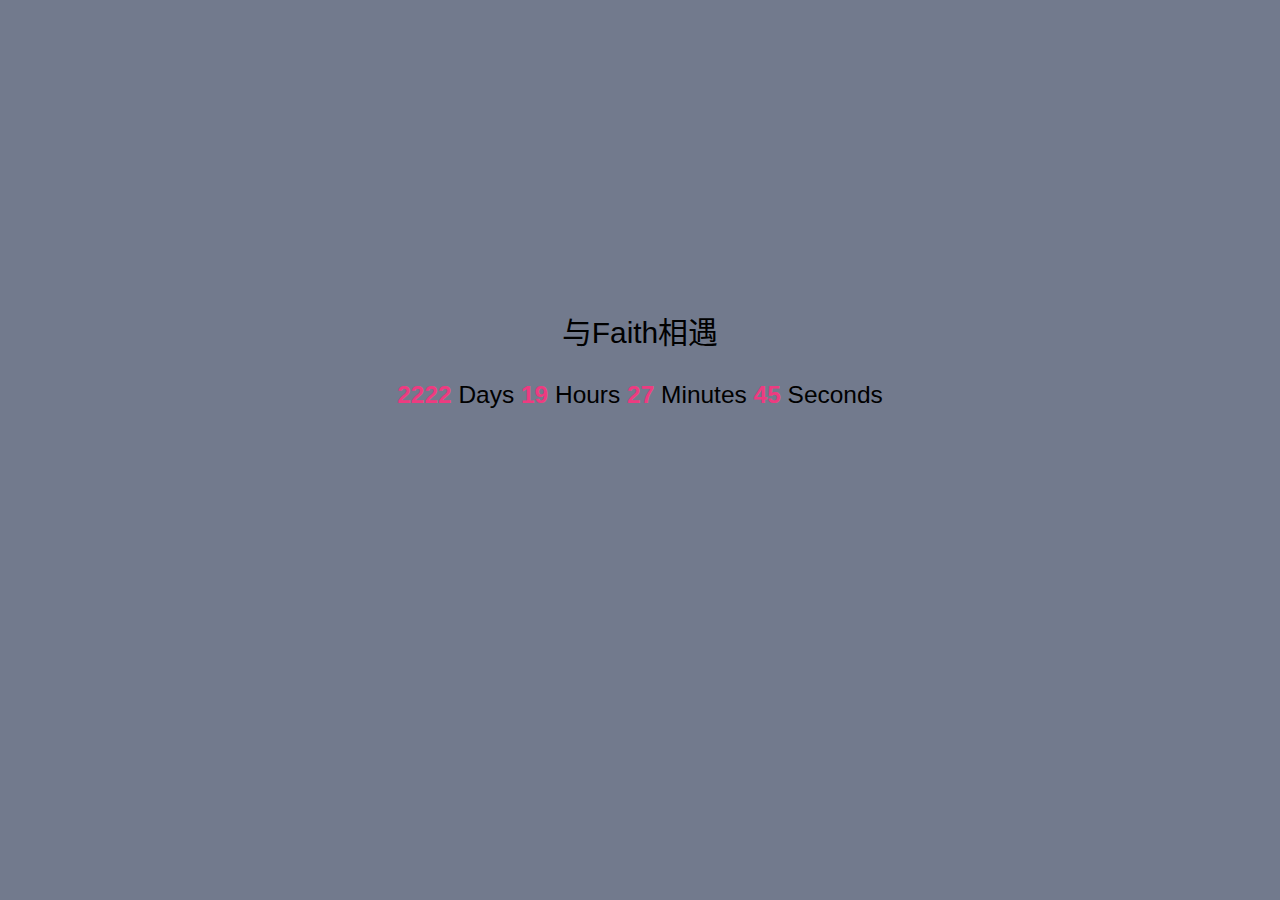
==== index.html @ f1600935 "Update index.html" ====
<!DOCTYPE html>
<html lang="zh-CN">

<head>
    <meta charset="utf-8">
    <meta name="viewport" content="width=device-width">
    <meta http-equiv="X-UA-Compatible" content="IE=edge,chrome=1" />
    <meta name="renderer" content="webkit">
    <meta name="viewport" content="width=device-width, initial-scale=1, maximum-scale=1, user-scalable=no" />
    <title>与你同在</title>
    <style>
        body {
			background-color: #727a8d;
            -webkit-font-smoothing: antialiased;
            font-family: Helvetica Neue, Helvetica, Hiragino Sans GB, Microsoft YaHei, Arial, sans-serif;
            /*background-image: url('图床');*/
            font-size: 85%;
            margin: 0;
        }
        
        h2 {
            font-size: 220%;
            font-weight: 400;
        }
        
        .content {
            position: absolute;
            width: 100%;
            top: 40%;
            transform: translate(0, -50%);
            text-align: center;
        }
        
        .timer {
            font-size: 180%;
            line-height: 1.5;
            margin: 1em 0;
        }
        
        .timer b {
            color:#EE3B80;
        }
    </style>
</head>

<body>
    <div class="content">
        <h2>与Faith相遇</h2>
	    <!--2020-07-14 22:16:26
	    恭喜你发现第三个彩蛋，你可以选择一个对我的真心话或者大冒险了!-->
        <div class="timer">
            <b id="d"></b> Days <b id="h"></b> Hours <b id="m"></b> Minutes <b id="s"></b> Seconds
        </div>
    </div>

    <script>
        function timer() {
          window.setTimeout("show_date_time()", 1000);
          var start = new Date("2020-06-22T20:10:00").getTime(); // 2015.7.2
          var t = new Date().getTime() - start; 
            var h = ~~(t / 1000 / 60 / 60 % 24);
            if (h < 10) {
                h = "0" + h;
            }
            var m = ~~(t / 1000 / 60 % 60);
            if (m < 10) {
                m = "0" + m;
            }
            var s = ~~(t / 1000 % 60);
            if (s < 10) {
                s = "0" + s;
            }
            document.getElementById('d').innerHTML = ~~(t / 1000 / 60 / 60 / 24);
            document.getElementById('h').innerHTML = h;
            document.getElementById('m').innerHTML = m;
            document.getElementById('s').innerHTML = s;
        }
        timer();
        setInterval(timer, 1000);
    </script>
</body>

</html>
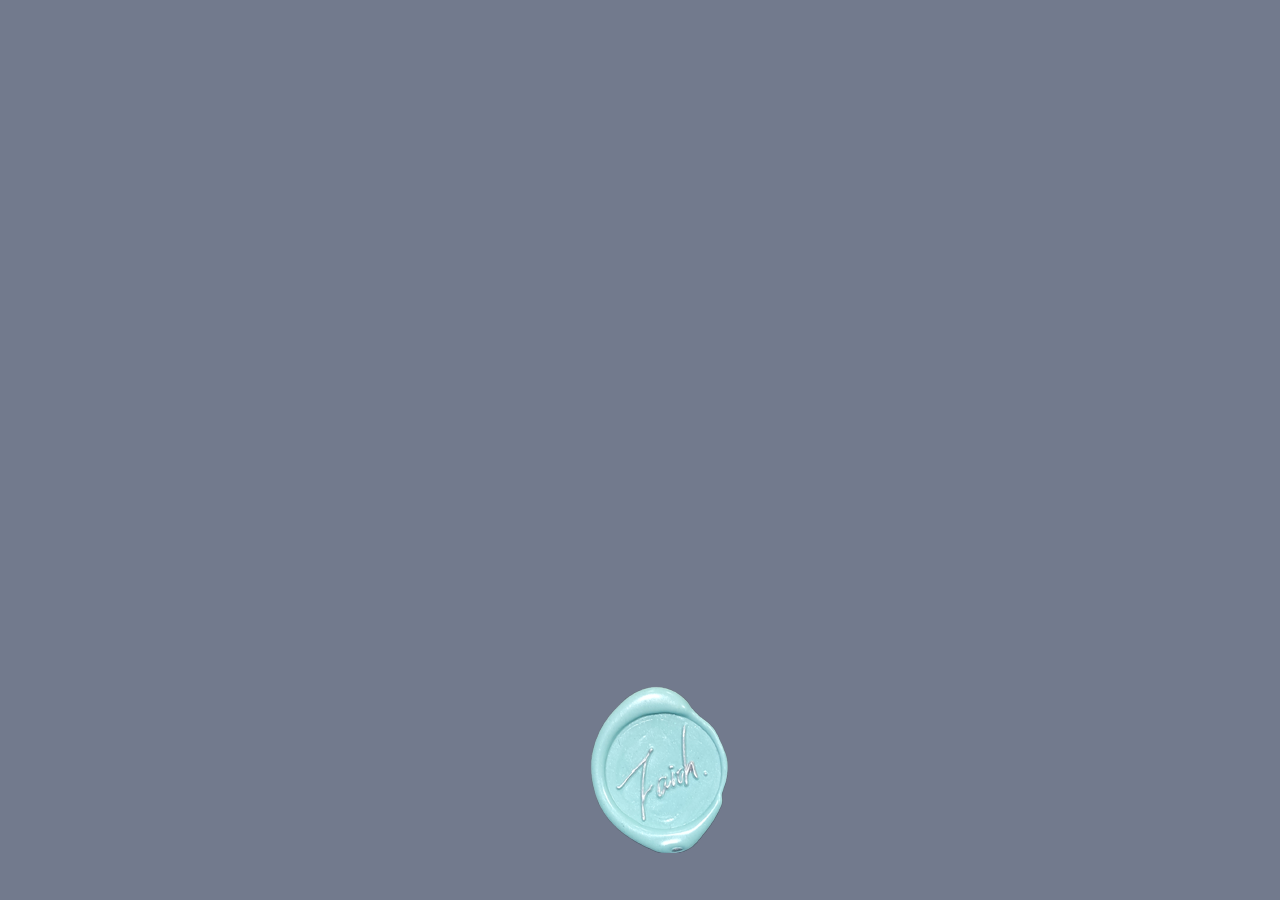
==== commit df402eca: "更新" ====
--- a/index.html
+++ b/index.html
@@ -1,83 +1,19 @@
-<!DOCTYPE html>
-<html lang="zh-CN">
-
+<!DOCTYPE html PUBLIC "-//W3C//DTD XHTML 1.0 Transitional//EN" "http://www.w3.org/TR/xhtml1/DTD/xhtml1-transitional.dtd">
+<html xmlns="http://www.w3.org/1999/xhtml">
 <head>
-    <meta charset="utf-8">
-    <meta name="viewport" content="width=device-width">
-    <meta http-equiv="X-UA-Compatible" content="IE=edge,chrome=1" />
-    <meta name="renderer" content="webkit">
-    <meta name="viewport" content="width=device-width, initial-scale=1, maximum-scale=1, user-scalable=no" />
-    <title>与你同在</title>
-    <style>
-        body {
-			background-color: #727a8d;
-            -webkit-font-smoothing: antialiased;
-            font-family: Helvetica Neue, Helvetica, Hiragino Sans GB, Microsoft YaHei, Arial, sans-serif;
-            /*background-image: url('图床');*/
-            font-size: 85%;
-            margin: 0;
-        }
-        
-        h2 {
-            font-size: 220%;
-            font-weight: 400;
-        }
-        
-        .content {
-            position: absolute;
-            width: 100%;
-            top: 40%;
-            transform: translate(0, -50%);
-            text-align: center;
-        }
-        
-        .timer {
-            font-size: 180%;
-            line-height: 1.5;
-            margin: 1em 0;
-        }
-        
-        .timer b {
-            color:#EE3B80;
-        }
-    </style>
+<meta http-equiv="Content-Type" content="text/html; charset=utf-8" />
+<title>Wyb</title>
+<style type="text/css">
+body {
+	background-color: #727a8d;
+	
+}
+</style>
 </head>
 
 <body>
-    <div class="content">
-        <h2>与Faith相遇</h2>
-	    <!--2020-07-14 22:16:26
-	    恭喜你发现第三个彩蛋，你可以选择一个对我的真心话或者大冒险了!-->
-        <div class="timer">
-            <b id="d"></b> Days <b id="h"></b> Hours <b id="m"></b> Minutes <b id="s"></b> Seconds
-        </div>
-    </div>
 
-    <script>
-        function timer() {
-          window.setTimeout("show_date_time()", 1000);
-          var start = new Date("2020-06-22T20:10:00").getTime(); // 2015.7.2
-          var t = new Date().getTime() - start; 
-            var h = ~~(t / 1000 / 60 / 60 % 24);
-            if (h < 10) {
-                h = "0" + h;
-            }
-            var m = ~~(t / 1000 / 60 % 60);
-            if (m < 10) {
-                m = "0" + m;
-            }
-            var s = ~~(t / 1000 % 60);
-            if (s < 10) {
-                s = "0" + s;
-            }
-            document.getElementById('d').innerHTML = ~~(t / 1000 / 60 / 60 / 24);
-            document.getElementById('h').innerHTML = h;
-            document.getElementById('m').innerHTML = m;
-            document.getElementById('s').innerHTML = s;
-        }
-        timer();
-        setInterval(timer, 1000);
-    </script>
+<!--<a href="demo.html"><img src="a.png" width="170" height="170" alt="跳转"; style="position:absolute;left:45%;bottom:5%;" /></a>-->
+<a href="timeline.html"	><img src="img/a.png" width="170" height="170" alt="跳转至二级页面"; style="position:absolute;left:45%;bottom:5%;"></a>
 </body>
-
 </html>
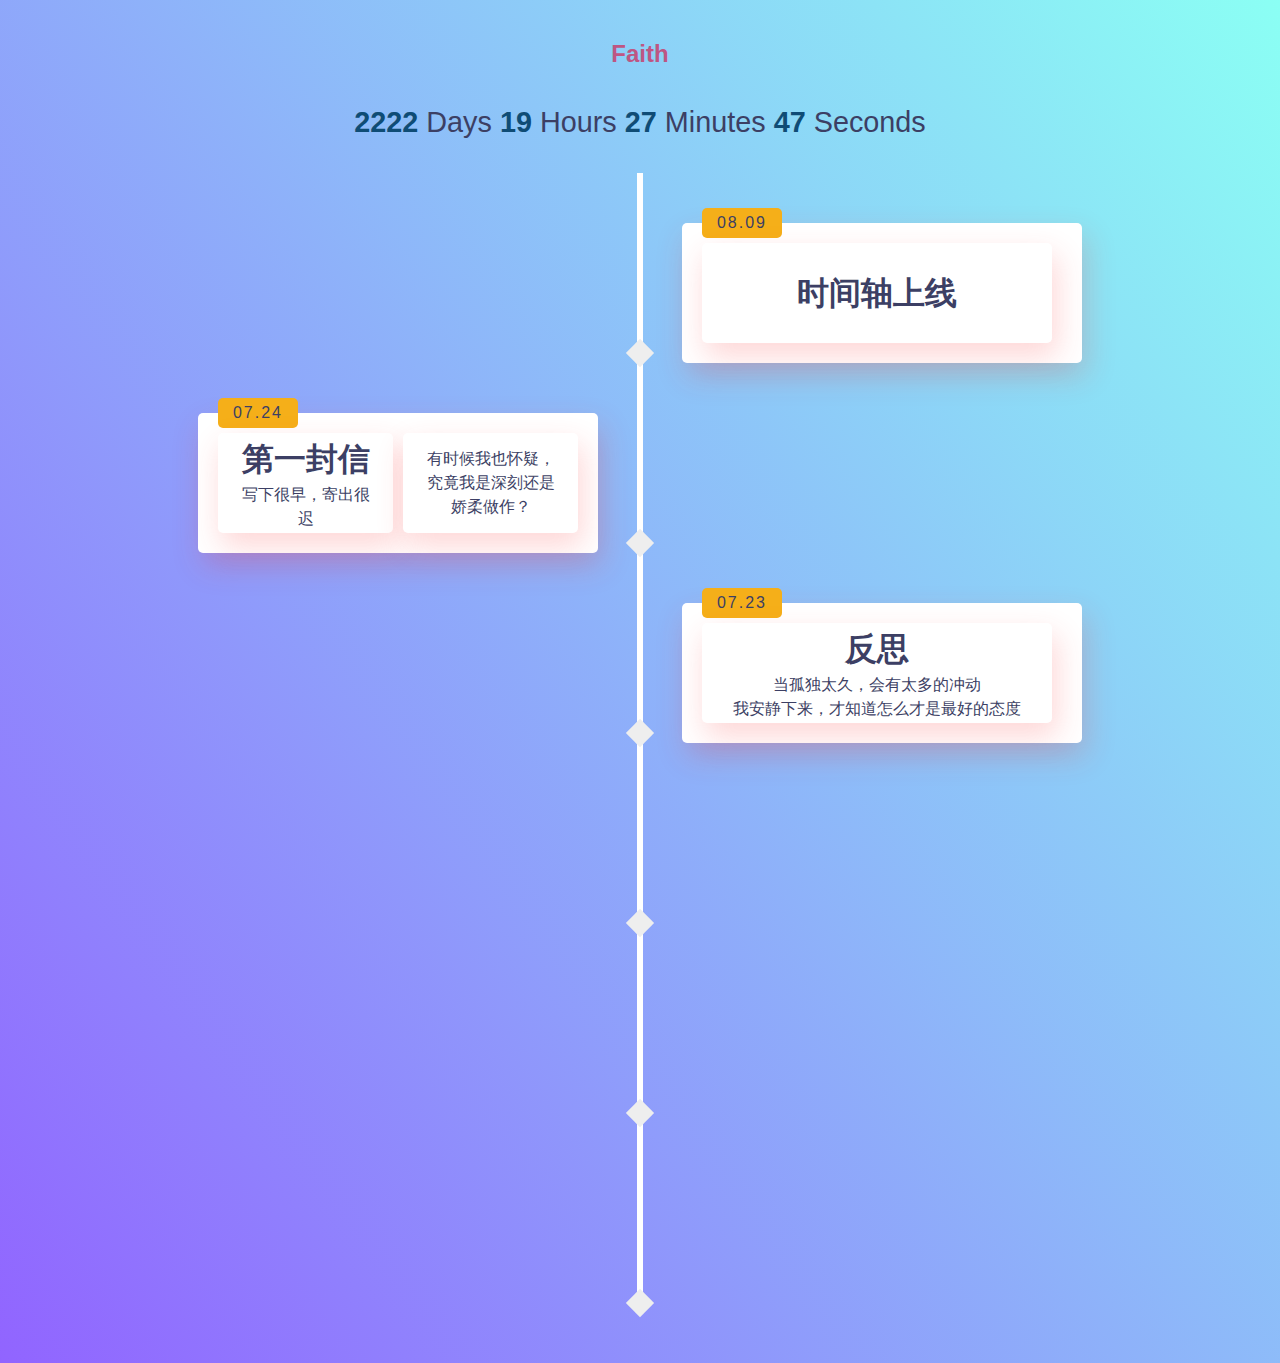
==== commit 88de8b91: "上线" ====
--- a/index.html
+++ b/index.html
@@ -1,19 +1,162 @@
-<!DOCTYPE html PUBLIC "-//W3C//DTD XHTML 1.0 Transitional//EN" "http://www.w3.org/TR/xhtml1/DTD/xhtml1-transitional.dtd">
-<html xmlns="http://www.w3.org/1999/xhtml">
+<!doctype html>
+<html>
 <head>
-<meta http-equiv="Content-Type" content="text/html; charset=utf-8" />
-<title>Wyb</title>
-<style type="text/css">
-body {
-	background-color: #727a8d;
-	
-}
-</style>
+<meta charset="utf-8">
+<title>timeline</title>
+	<link rel="stylesheet" href="css/timeline.css">
 </head>
 
 <body>
+    <div class="content">
+		<h2>&nbsp;</h2>
+        <h2><b id="f">Faith</b></h2>
+        <div class="timer">
+            <b id="d"></b> Days <b id="h"></b> Hours <b id="m"></b> Minutes <b id="s"></b> Seconds
+        </div>
+    </div>
+	<section class="timeline">
+    <ul>
 
-<!--<a href="demo.html"><img src="a.png" width="170" height="170" alt="跳转"; style="position:absolute;left:45%;bottom:5%;" /></a>-->
-<a href="timeline.html"	><img src="img/a.png" width="170" height="170" alt="跳转至二级页面"; style="position:absolute;left:45%;bottom:5%;"></a>
+        <li>
+            <div>
+                <time>08.09</time>
+                <div class="discovery">
+                    <h1>时间轴上线</h1>
+                </div>
+<!--
+                <div class="scientist">
+                    <h1>树先生上线</h1>
+                </div>
+-->
+            </div>
+        </li>
+        <li>
+            <div>
+                <time>07.24</time>
+                <div class="discovery">
+                    <h1>第一封信</h1>
+                    <p>
+                        写下很早，寄出很迟
+                    </p>
+                </div>
+                <div class="scientist">
+                    <h1></h1>
+                    <p>有时候我也怀疑，究竟我是深刻还是娇柔做作？</p>
+                </div>
+            </div>
+        </li>
+        <li>
+            <div>
+                <time>07.23</time>
+                <div class="discovery">
+                  <h1>反思</h1>
+                    <p>
+                     当孤独太久，会有太多的冲动<br>我安静下来，才知道怎么才是最好的态度
+                    </p>
+                </div>
+
+            </div>
+        </li>
+        <li>
+            <div>
+                <time>07.10</time>
+                <div class="discovery">
+                    <h1>CZ3369</h1>
+                    <p>
+                        这是我第一次有人接机
+                    </p>
+                </div>
+                <div class="scientist">
+                    <h1>12：14</h1>
+                    <span>诶，你回头呀！</span>
+                </div>
+            </div>
+        </li>
+        <li>
+            <div>
+                <time>06.25</time>
+                <div class="discovery">
+                    <h1>终.</h1>
+                    <p>
+                        hello啊🌳🌳
+                    </p>
+                </div>
+                <div class="scientist">
+                    <h1>Mr.Tree</h1>
+                    <span><img src="img/gif1.gif"></span>
+                </div>
+            </div>
+        </li>
+        <li>
+            <div>
+                <time>06.22</time>
+                <div class="discovery">
+                    <h1>脱水</h1>
+                    <p>
+                        一切都从这里开始
+                    </p>
+                </div>
+                <div class="scientist">
+                    <h1>我是树先生</h1>
+                    <span>比16岁大一丢丢</span>
+                </div>
+            </div>
+        </li>
+    </ul>
+</section>
+ 
+<script>
+var items = document.querySelectorAll(".timeline li");
+ 
+function isElementInViewport(el) {
+  var rect = el.getBoundingClientRect();
+  return (
+    rect.top >= 0 &&
+    rect.left >= 0 &&
+    rect.bottom <= (window.innerHeight || document.documentElement.clientHeight) &&
+    rect.right <= (window.innerWidth || document.documentElement.clientWidth)
+  );
+}
+ 
+function callbackFunc() {
+  for (var i = 0; i < items.length; i++) {
+    if (isElementInViewport(items[i])) {
+      if(!items[i].classList.contains("in-view")){
+        items[i].classList.add("in-view");
+      }
+    } else if(items[i].classList.contains("in-view")) {
+        items[i].classList.remove("in-view");
+    }
+  }
+}
+  
+window.addEventListener("load", callbackFunc);
+window.addEventListener("scroll", callbackFunc);
+</script>
+   <script>
+        function timer() {
+          window.setTimeout("show_date_time()", 1000);
+          var start = new Date("2020-06-22T20:10:00").getTime(); 
+          var t = new Date().getTime() - start; 
+            var h = ~~(t / 1000 / 60 / 60 % 24);
+            if (h < 10) {
+                h = "0" + h;
+            }
+            var m = ~~(t / 1000 / 60 % 60);
+            if (m < 10) {
+                m = "0" + m;
+            }
+            var s = ~~(t / 1000 % 60);
+            if (s < 10) {
+                s = "0" + s;
+            }
+            document.getElementById('d').innerHTML = ~~(t / 1000 / 60 / 60 / 24);
+            document.getElementById('h').innerHTML = h;
+            document.getElementById('m').innerHTML = m;
+            document.getElementById('s').innerHTML = s;
+        }
+        timer();
+        setInterval(timer, 1000);
+    </script>
 </body>
 </html>
--- a/css/timeline.css
+++ b/css/timeline.css
@@ -0,0 +1,148 @@
+@charset "utf-8";
+/* CSS Document */
+*,
+*::before,
+*::after {
+  margin: 0;
+  padding: 0;
+  box-sizing: border-box;
+}
+ 
+body {
+  font: normal 16px/1.5 'Titillium Web', sans-serif;
+  background: linear-gradient(54deg, #9164ff, #8bfff4);
+  color: #3c3f64;
+  overflow-x: hidden;
+  padding-bottom: 50px;
+}
+ 
+.timeline ul li {
+  list-style-type: none;
+  position: relative;
+  width: 6px;
+  margin: 0 auto;
+  padding-top: 50px;
+  background: #fff;
+}
+.timeline ul li::after {
+  content: '';
+  position: absolute;
+  left: 50%;
+  bottom: 0;
+  transform: translateX(-50%) rotate(45deg);
+  width: 20px;
+  height: 20px;
+  z-index: 2;
+  background: #eee;
+}
+.timeline ul li div {
+  position: relative;
+  bottom: 0;
+  width: 400px;
+  padding: 20px;
+  background: #fff;
+  box-shadow: 4px 13px 30px 1px rgba(252, 56, 56, 0.2);
+  border-radius: 5px;
+  display: flex;
+  align-items: center;
+}
+.timeline ul li div time {
+  position: absolute;
+  background: #f5af19;
+  width: 80px;
+  height: 30px;
+  top: -15px;
+  border-radius: 5px;
+  display: flex;
+  justify-content: center;
+  align-items: center;
+  letter-spacing: 2px;
+}
+.timeline ul li div div {
+  height: 100px;
+  display: flex;
+  flex-direction: column;
+  justify-content: center;
+  align-items: center;
+}
+.timeline ul li div div p {
+  text-align: center;
+}
+.timeline ul li div .discovery {
+  margin-right: 10px;
+}
+.timeline ul li:nth-of-type(odd) > div {
+  left: 45px;
+}
+.timeline ul li:nth-of-type(even) > div {
+  left: -439px;
+}
+ 
+.timeline ul li div {
+  visibility: hidden;
+  opacity: 0;
+  transition: all 0.5s ease-in-out;
+}
+.timeline ul li:nth-of-type(odd) div {
+  transform: translate3d(100px, -10px, 0) rotate(10deg);
+}
+.timeline ul li:nth-of-type(even) div {
+  transform: translate3d(-100px, -10px, 0) rotate(10deg);
+}
+.timeline ul li.in-view div {
+  transform: none;
+  visibility: visible;
+  opacity: 1;
+}
+ 
+@media screen and (max-width: 900px) {
+  .timeline ul li div {
+    width: 250px;
+    flex-direction: column;
+  }
+  .timeline ul li div div {
+    width: 80%;
+    margin: 10px;
+  }
+  .timeline ul li:nth-of-type(even) > div {
+    left: -289px;
+  }
+}
+@media screen and (max-width: 600px) {
+  body {
+    background: #8bfff4;
+  }
+ 
+  .timeline ul li {
+    margin-left: 20px;
+  }
+  .timeline ul li div {
+    width: calc(100vw - 91px);
+  }
+  .timeline ul li:nth-of-type(even) > div {
+    left: 45px;
+  }
+}
+       .content {
+            
+            width: 100%;
+/*          position: absolute;
+            top: 40%;
+            transform: translate(0, -50%);
+*/
+            text-align: center;
+        }
+        
+        .timer {
+            font-size: 180%;
+            line-height: 1.5;
+            margin: 1em 0;
+        }
+        
+        .timer b {
+            color:#0f4c75;
+        }
+#f{
+	color:#be5683;
+	
+}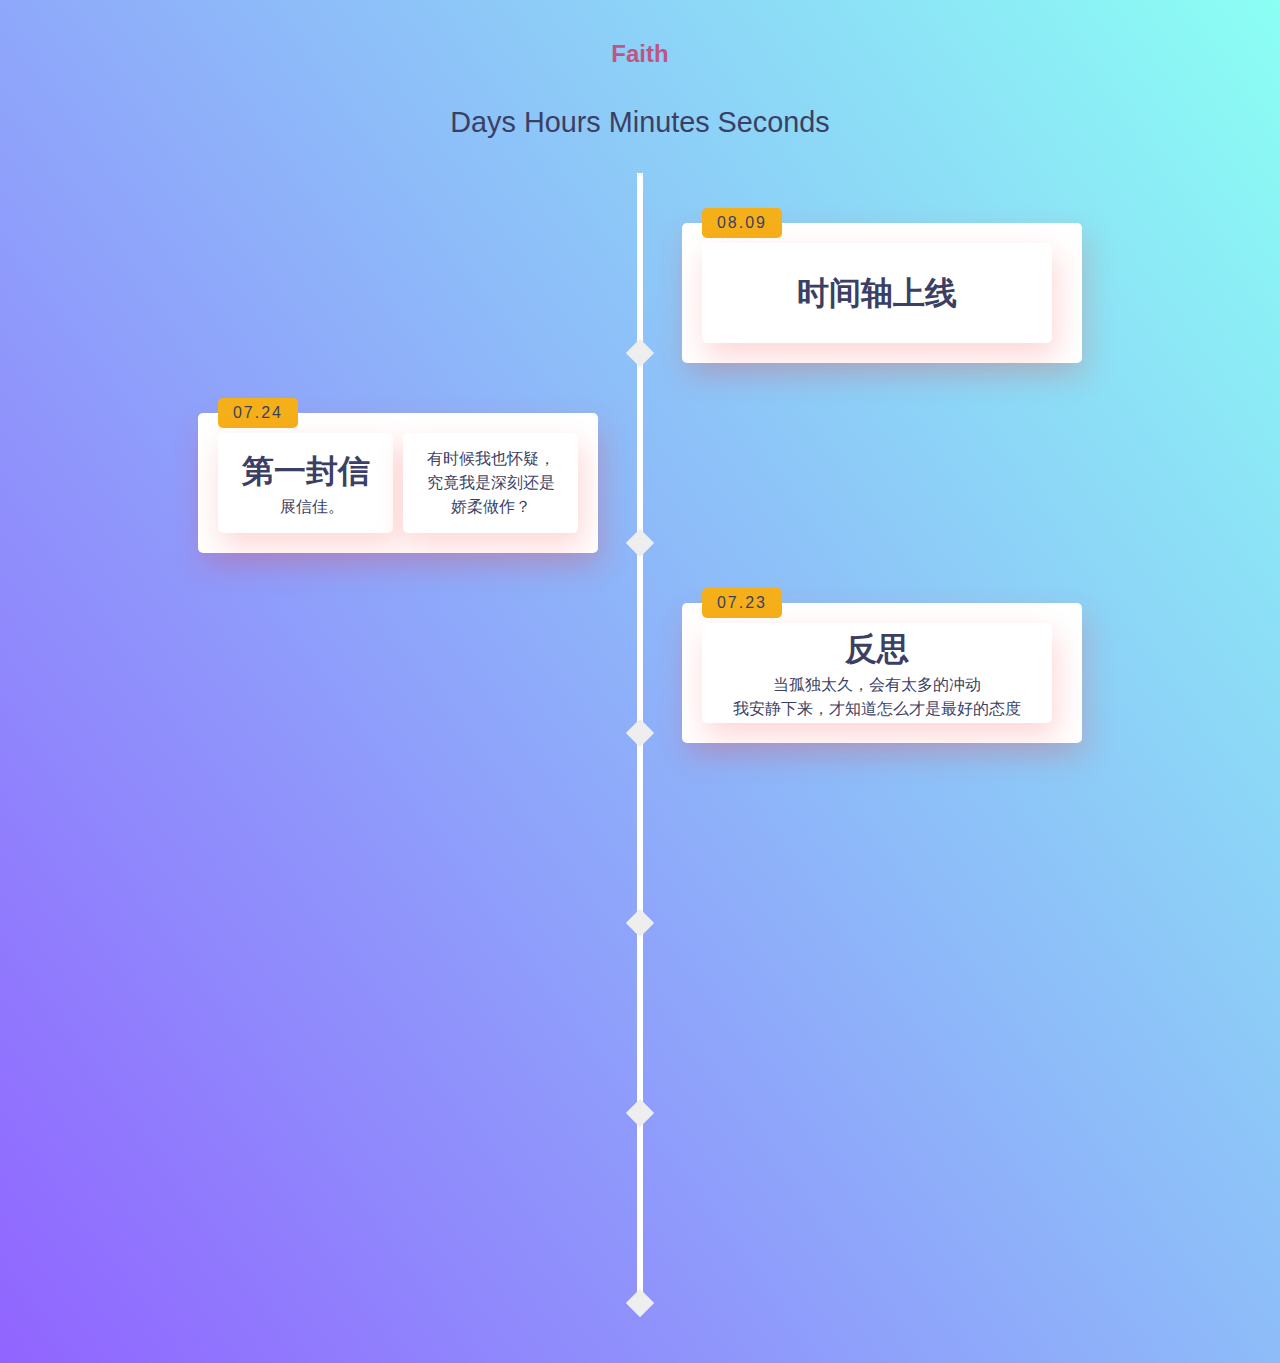
==== commit cbe6a9a3: "信内容修改" ====
--- a/index.html
+++ b/index.html
@@ -36,7 +36,7 @@
                 <div class="discovery">
                     <h1>第一封信</h1>
                     <p>
-                        写下很早，寄出很迟
+                        &nbsp;&nbsp;&nbsp;展信佳。
                     </p>
                 </div>
                 <div class="scientist">
@@ -136,7 +136,6 @@
    <script>
         function timer() {
           window.setTimeout("show_date_time()", 1000);
-          var start = new Date("2020-06-22T20:10:00").getTime(); 
           var t = new Date().getTime() - start; 
             var h = ~~(t / 1000 / 60 / 60 % 24);
             if (h < 10) {
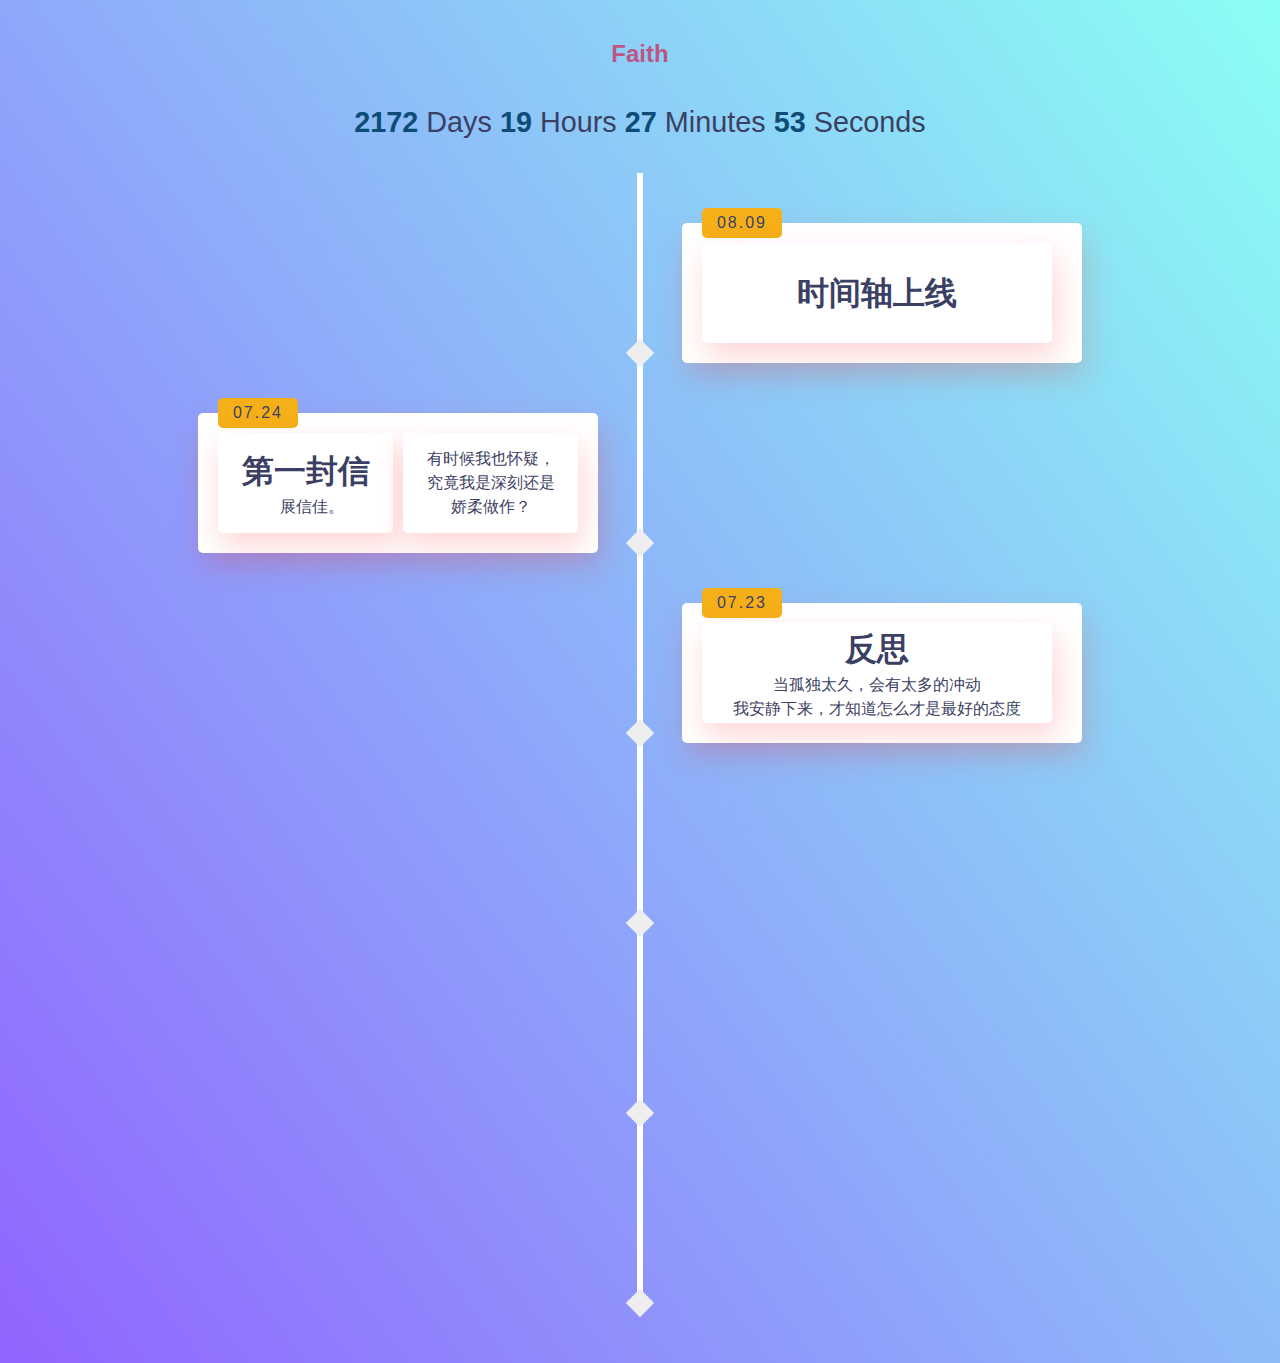
==== commit 914f6ec5: "Update index.html" ====
--- a/index.html
+++ b/index.html
@@ -136,6 +136,7 @@
    <script>
         function timer() {
           window.setTimeout("show_date_time()", 1000);
+          var start = new Date("2020-08-11T20:10:00").getTime(); 
           var t = new Date().getTime() - start; 
             var h = ~~(t / 1000 / 60 / 60 % 24);
             if (h < 10) {
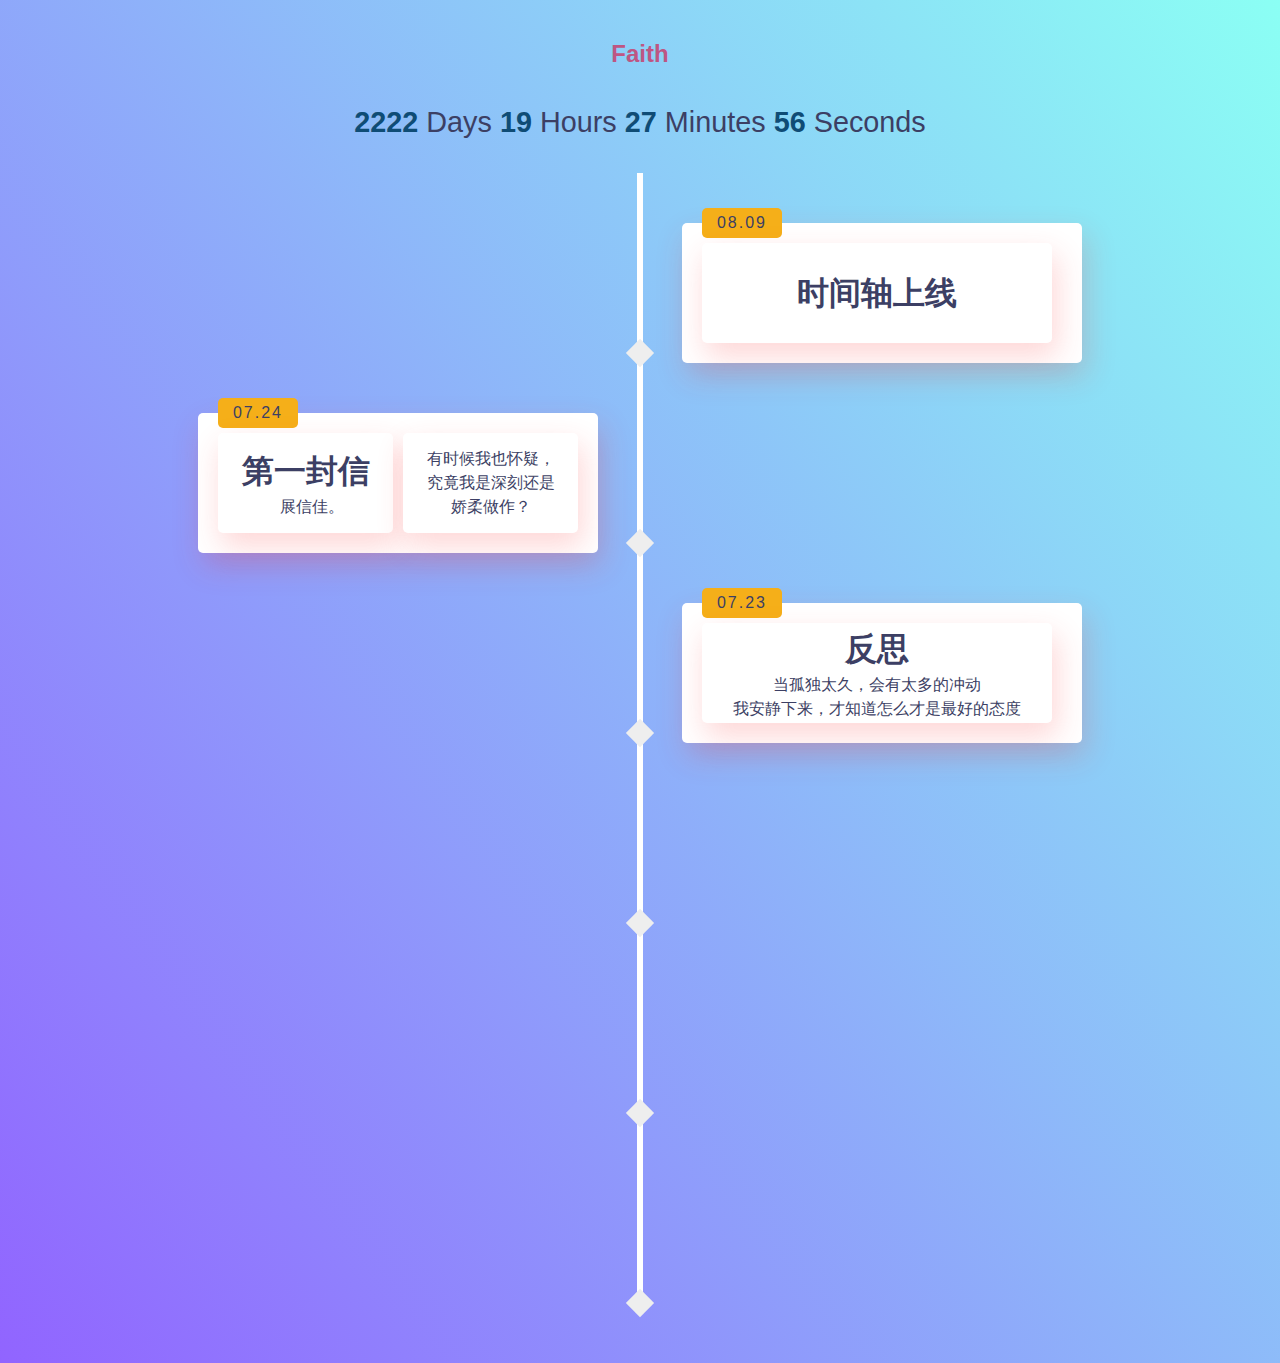
==== commit 08dea4bd: "补错" ====
--- a/index.html
+++ b/index.html
@@ -136,7 +136,7 @@
    <script>
         function timer() {
           window.setTimeout("show_date_time()", 1000);
-          var start = new Date("2020-08-11T20:10:00").getTime(); 
+          var start = new Date("2020-06-22T20:10:00").getTime(); 
           var t = new Date().getTime() - start; 
             var h = ~~(t / 1000 / 60 / 60 % 24);
             if (h < 10) {
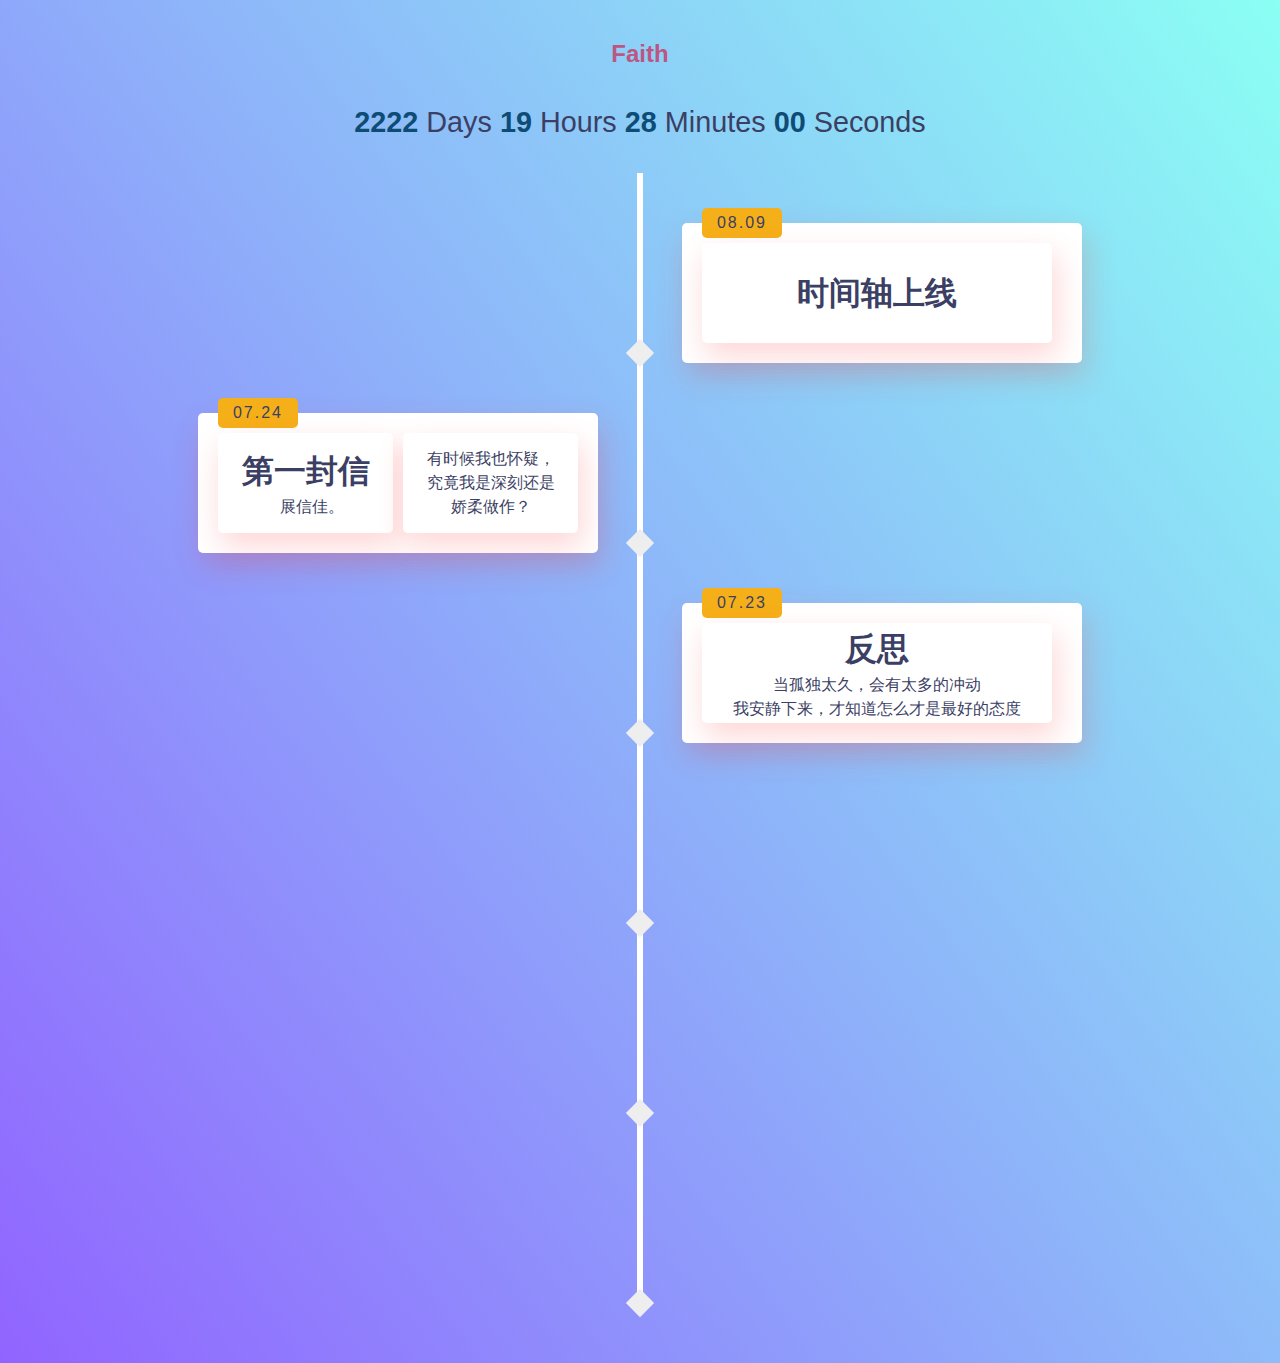
==== commit b40ee2f3: "Update index.html" ====
--- a/index.html
+++ b/index.html
@@ -2,7 +2,7 @@
 <html>
 <head>
 <meta charset="utf-8">
-<title>timeline</title>
+<title>和树先生的纪念</title>
 	<link rel="stylesheet" href="css/timeline.css">
 </head>
 
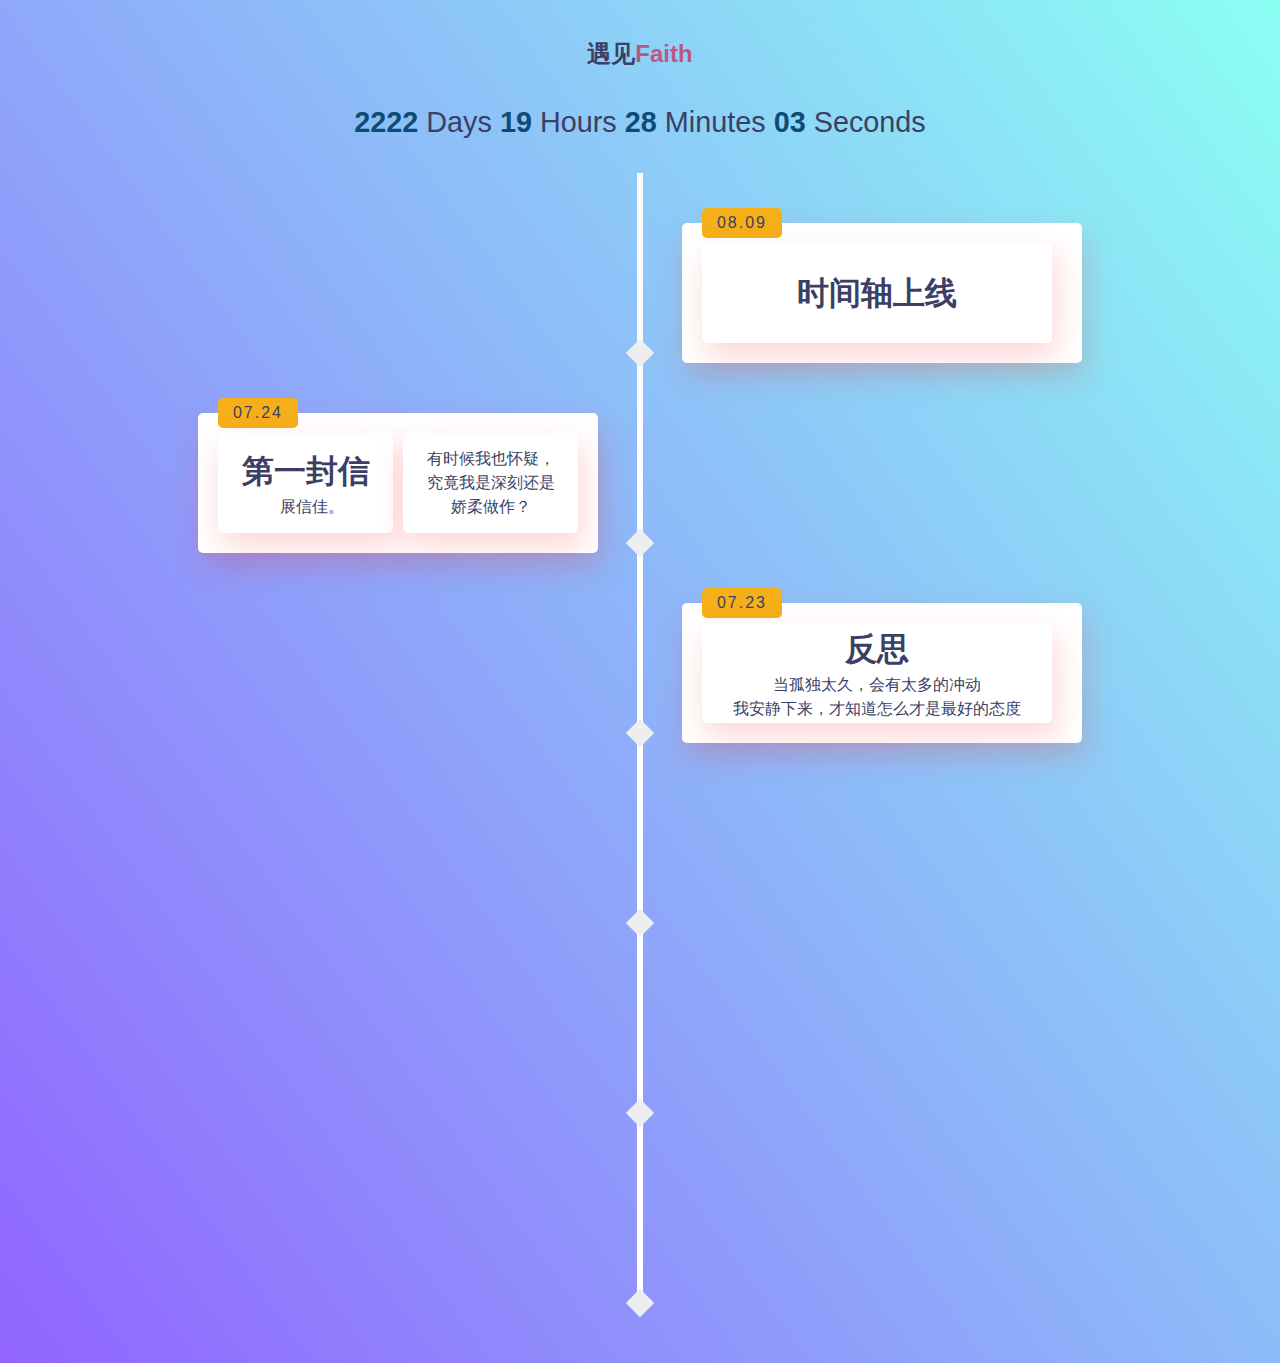
==== commit e0999eea: "a" ====
--- a/index.html
+++ b/index.html
@@ -9,7 +9,7 @@
 <body>
     <div class="content">
 		<h2>&nbsp;</h2>
-        <h2><b id="f">Faith</b></h2>
+        <h2>遇见<b id="f">Faith</b></h2>
         <div class="timer">
             <b id="d"></b> Days <b id="h"></b> Hours <b id="m"></b> Minutes <b id="s"></b> Seconds
         </div>
--- a/css/timeline.css
+++ b/css/timeline.css
@@ -144,5 +144,6 @@
         }
 #f{
 	color:#be5683;
+	text-align: center;
 	
 }